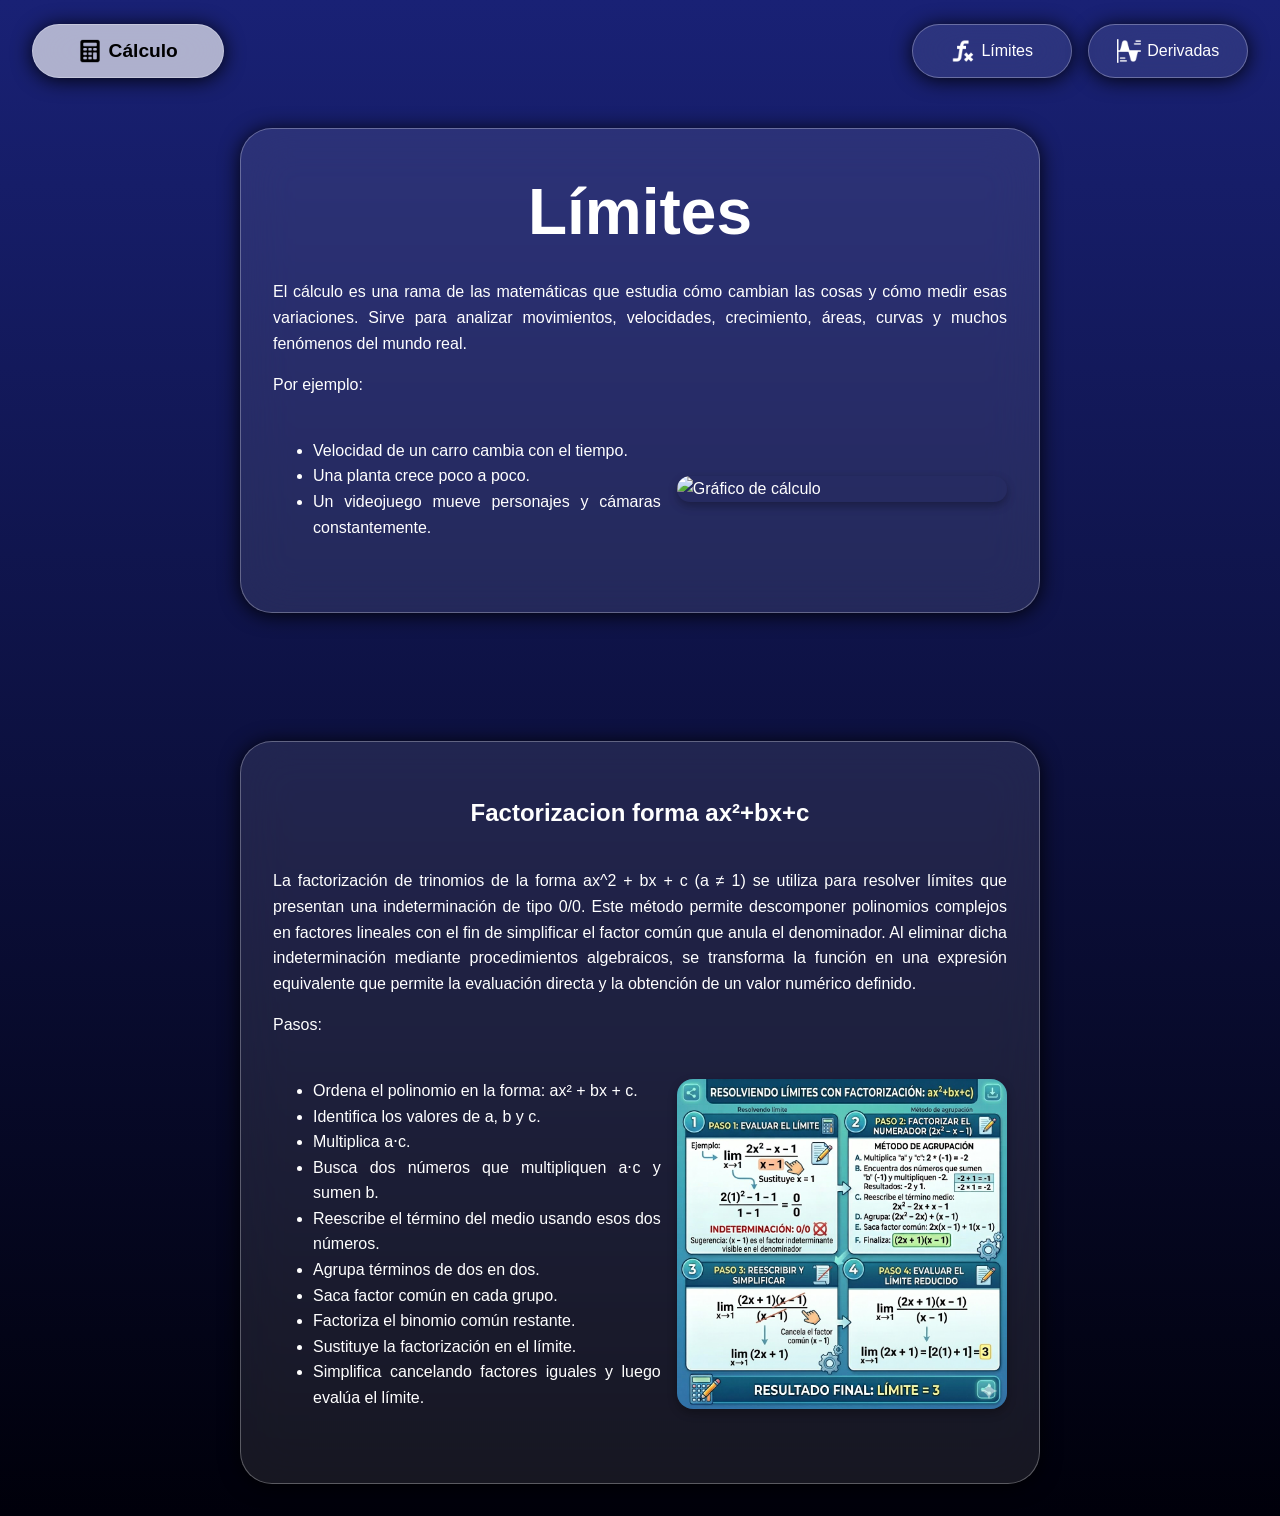
==== limites.html @ 2c15a0ff "Primera Version de la web" ====
<!DOCTYPE html>
<html lang="es">
<head>
    <meta charset="UTF-8">
    <meta name="viewport" content="width=device-width, initial-scale=1.0">
    <title>Índice</title>
    <link rel="stylesheet" href="style.css">
</head>

<body>
    <header>
        <nav>
            <div class="logo"> 
                <img src="calculo.png" class="card-img" alt="Logo de Cálculo">
                <h3><a href="index.html">Cálculo</a></h3>
            </div>

            <ul class="nav-links">
                <li>
                    <a href="limites.html">
                        <img src="limites.png" class="card-img" alt="Icono de Límites">
                        Límites
                    </a>
                </li>
                <li>
                    <a href="derivadas.html">
                        <img src="derivadas.png" class="card-img" alt="Icono de Derivadas">
                        Derivadas
                    </a>
                </li>
            </ul>
        </nav>
    </header>

    <div class="contenido">
        <h1>Límites</h1>
        
        <div class="texto-info">
            <p>El cálculo es una rama de las matemáticas que estudia cómo cambian las cosas y cómo medir esas variaciones. Sirve para analizar movimientos, velocidades, crecimiento, áreas, curvas y muchos fenómenos del mundo real.</p>
            <p>Por ejemplo:</p>

            <!-- Este es el nuevo contenedor para ponerlos a la par -->
            <div class="contenedor-flexible">
                <ul>
                    <li>Velocidad de un carro cambia con el tiempo.</li>
                    <li>Una planta crece poco a poco.</li>
                    <li>Un videojuego mueve personajes y cámaras constantemente.</li>
                </ul> 

                <img src="https://deingenierias.com/wp-content/uploads/Que-es-el-calculo-diferenciale-para-que-sirve-y-aplicaciones.jpg" alt="Gráfico de cálculo" class="img-lateral">
            </div>            
        </div>
    </div>

    <div class="contenido">
        <h2>Factorizacion forma ax²+bx+c</h2>
        
        <div class="texto-info">
            <p>La factorización de trinomios de la forma ax^2 + bx + c (a ≠ 1) se utiliza para resolver límites que presentan una indeterminación de tipo 0/0. Este método permite descomponer polinomios complejos en factores lineales con el fin de simplificar el factor común que anula el denominador. Al eliminar dicha indeterminación mediante procedimientos algebraicos, se transforma la función en una expresión equivalente que permite la evaluación directa y la obtención de un valor numérico definido.</p>
            <p>Pasos:</p>

            <!-- Este es el nuevo contenedor para ponerlos a la par -->
            <div class="contenedor-flexible"> 
                <ul>
                    <li>Ordena el polinomio en la forma: ax² + bx + c.</li>
                    <li>Identifica los valores de a, b y c.</li>
                    <li>Multiplica a⋅c.</li>
                    <li>Busca dos números que multipliquen a⋅c y sumen b.</li>
                    <li>Reescribe el término del medio usando esos dos números.</li>
                    <li>Agrupa términos de dos en dos.</li>
                    <li>Saca factor común en cada grupo.</li>
                    <li>Factoriza el binomio común restante.</li>
                    <li>Sustituye la factorización en el límite.</li>
                    <li>Simplifica cancelando factores iguales y luego evalúa el límite.</li>
                </ul>
                <img src="factorizacion ax+bx+c.jpeg" class= "img-lateral">
            </div>            
        </div>

    </div>


</body>
---- style.css ----
:root {
    --cyan: #002f32;
    --magenta: #21060e;
    --purple-list: #050a12e2;
    --deep-blue: #00000a;
    --dark-bg: #192175;
    --card-bg: #ffffff17;
    --card-bg2: #ffffffa6;
    --card-border: #ffffff4a;
    --text-main: #ffffff;
    --text-secondary: #000000;
    --text-muted: #6b6b7a;
    --container-max: 1100px;
}

/* Buena práctica: aplicar border-box a todos los elementos para que el padding no rompa los anchos */
*, *::before, *::after {
    box-sizing: border-box;
}

body {
    margin: 0;
    padding: 0;

    background-image: linear-gradient(var(--dark-bg), var(--deep-blue));
    min-height: 100dvh;
    /* background-size: 100% 100%; (Removido porque suele causar saltos extraños, el degradado ya cubre todo) */

    font-family: 'Outfit', sans-serif;
    color: var(--text-main);
    line-height: 1.6;   
}

h1 {
    font-size: clamp(2rem, 5vw + 1rem, 4rem);
    display: flex;
    justify-content: center;
    margin: 0;
}

h3 {
    font-size: clamp(0.8rem, 2vw + 0.5rem, 1.2rem); /* Ajustado para que tenga un tamaño legible */
    margin: 0;
}

h3 a {
    text-decoration: none;
    color: var(--text-secondary);
}

nav {
    position: fixed;
    top: 0;
    left: 0;
    width: 100%;
    /* Corregido: El clamp original tenía un valor máximo (0.5vh) mucho menor al mínimo (1vw) */
    padding: clamp(0.5rem, 2vw, 1.5rem) 2rem; 
    display: flex;
    align-items: center;
    justify-content: space-between;
    z-index: 1000; /* Asegura que el nav siempre esté por encima del contenido */
}

.nav-links {
    font-size: clamp(0.8rem, 2vw + 0.5rem, 1rem);
    list-style: none;
    display: flex;
    /* Corregido: El min y max de este clamp eran idénticos (0.2rem) */
    gap: 1rem; 
    margin: 0;
    padding: 0;
}

.nav-links li a {
    width: clamp(5rem, 5vw + 6rem, 10rem);
    height: clamp(2.5rem, 3vw + 1rem, 4rem); /* Altura de botón más natural */

    /* Corregido: Era background-image, pero las variables son colores (#) */
    background-color: var(--card-bg); 
    color: var(--text-main);
    display: flex;
    align-items: center;
    justify-content: center;
    
    backdrop-filter: blur(25px); 
    -webkit-backdrop-filter: blur(25px);

    /* Los bordes en rem muy pequeños (0.02rem) se renderizan mal. Mejor usar px. */
    border: 1px solid var(--card-border);
    box-shadow: 0 2px 20px rgba(0, 0, 0, 0.902);

    will-change: backdrop-filter;
    border-radius: 2rem; 
    text-decoration: none;
    transition: background-color 0.3s ease, color 0.3s ease;
}

.nav-links li a:hover {
    background-color: var(--card-bg2);
    color: var(--text-secondary);
}

.logo {
    width: clamp(8rem, 10vw + 5rem, 12rem);
    height: clamp(2.5rem, 3vw + 1rem, 4rem);

    background-color: var(--card-bg2);
    border: 1px solid var(--card-border);
    box-shadow: 0 2px 20px rgba(0, 0, 0, 0.902);

    display: flex;
    align-items: center;
    justify-content: center;

    backdrop-filter: blur(25px); 
    -webkit-backdrop-filter: blur(25px);
    will-change: backdrop-filter;
    border-radius: 2rem; 
}

.card-img {
    width: 1.5rem;
    height: 1.5rem;
    margin-right: 0.4rem;
}

.contenido {
    width: clamp(15rem, 90vw, 50rem); 
    min-height: 15rem; /* Cambiado a min-height para que se expanda con el texto */
    
    /* Corregido: Era background-image */
    background-color: var(--card-bg); 
    border: 1px solid var(--card-border);
    box-shadow: 0 2px 20px rgba(0, 0, 0, 0.902);

    /* Corregido: align-items no funciona sin display flex o grid */
    display: flex;
    flex-direction: column; /* Para que el h1 y p queden uno arriba del otro */
    align-items: center;
    justify-content: center;
    padding: 2rem;

    backdrop-filter: blur(25px); 
    -webkit-backdrop-filter: blur(25px);
    will-change: backdrop-filter;
    border-radius: 2rem; 
    
    /* Centrado horizontal de la tarjeta contenedora */
    margin: 8rem auto 2rem auto; 
    
    /* Corregido: La variable --text-color no existía en el :root */
    color: var(--text-main);
}

.contenedor-flexible {
    display: flex;          /* Activa el modo flexible */
    align-items: center;    /* Centra verticalmente la lista con la imagen */
    justify-content: space-between; /* Deja espacio entre la lista y la imagen */
    gap: 1rem;              /* Espacio de separación entre ambos */
    margin: 1.5rem 0;
}

.contenedor-flexible ul {
    flex: 1;                /* La lista toma el espacio disponible */
}

.img-lateral {
    flex: 1;                /* La imagen también toma espacio proporcional */
    max-width: 45%;         /* Limitamos el ancho para que no aplaste a la lista */
    height: auto;
    border-radius: 1rem;
    box-shadow: 0 4px 10px rgba(0,0,0,0.3);
}

.texto-info {
    text-align: justify;
}

@media (max-width: 425px) {
    nav {
        flex-direction: column;
        gap: 1rem;
        padding-top: 1rem;
    }

    .nav-links {
        flex-direction: column; 
        width: 100%;
    }
    
    .nav-links li a {
        width: 100%;       
        text-align: center; 
    }

    .logo {
        width: clamp(10rem, 80vw, 15rem);
    }

    .contenido {
        margin-top: 13rem; /* Más margen arriba en móvil porque el nav es más alto al estar en columna */
    }

        .contenedor-flexible {
        flex-direction: column; /* Cambia de fila a columna en pantallas pequeñas */
    }
    
    .img-lateral {
        max-width: 100%;    /* La imagen ocupa todo el ancho en móvil */
    }
}
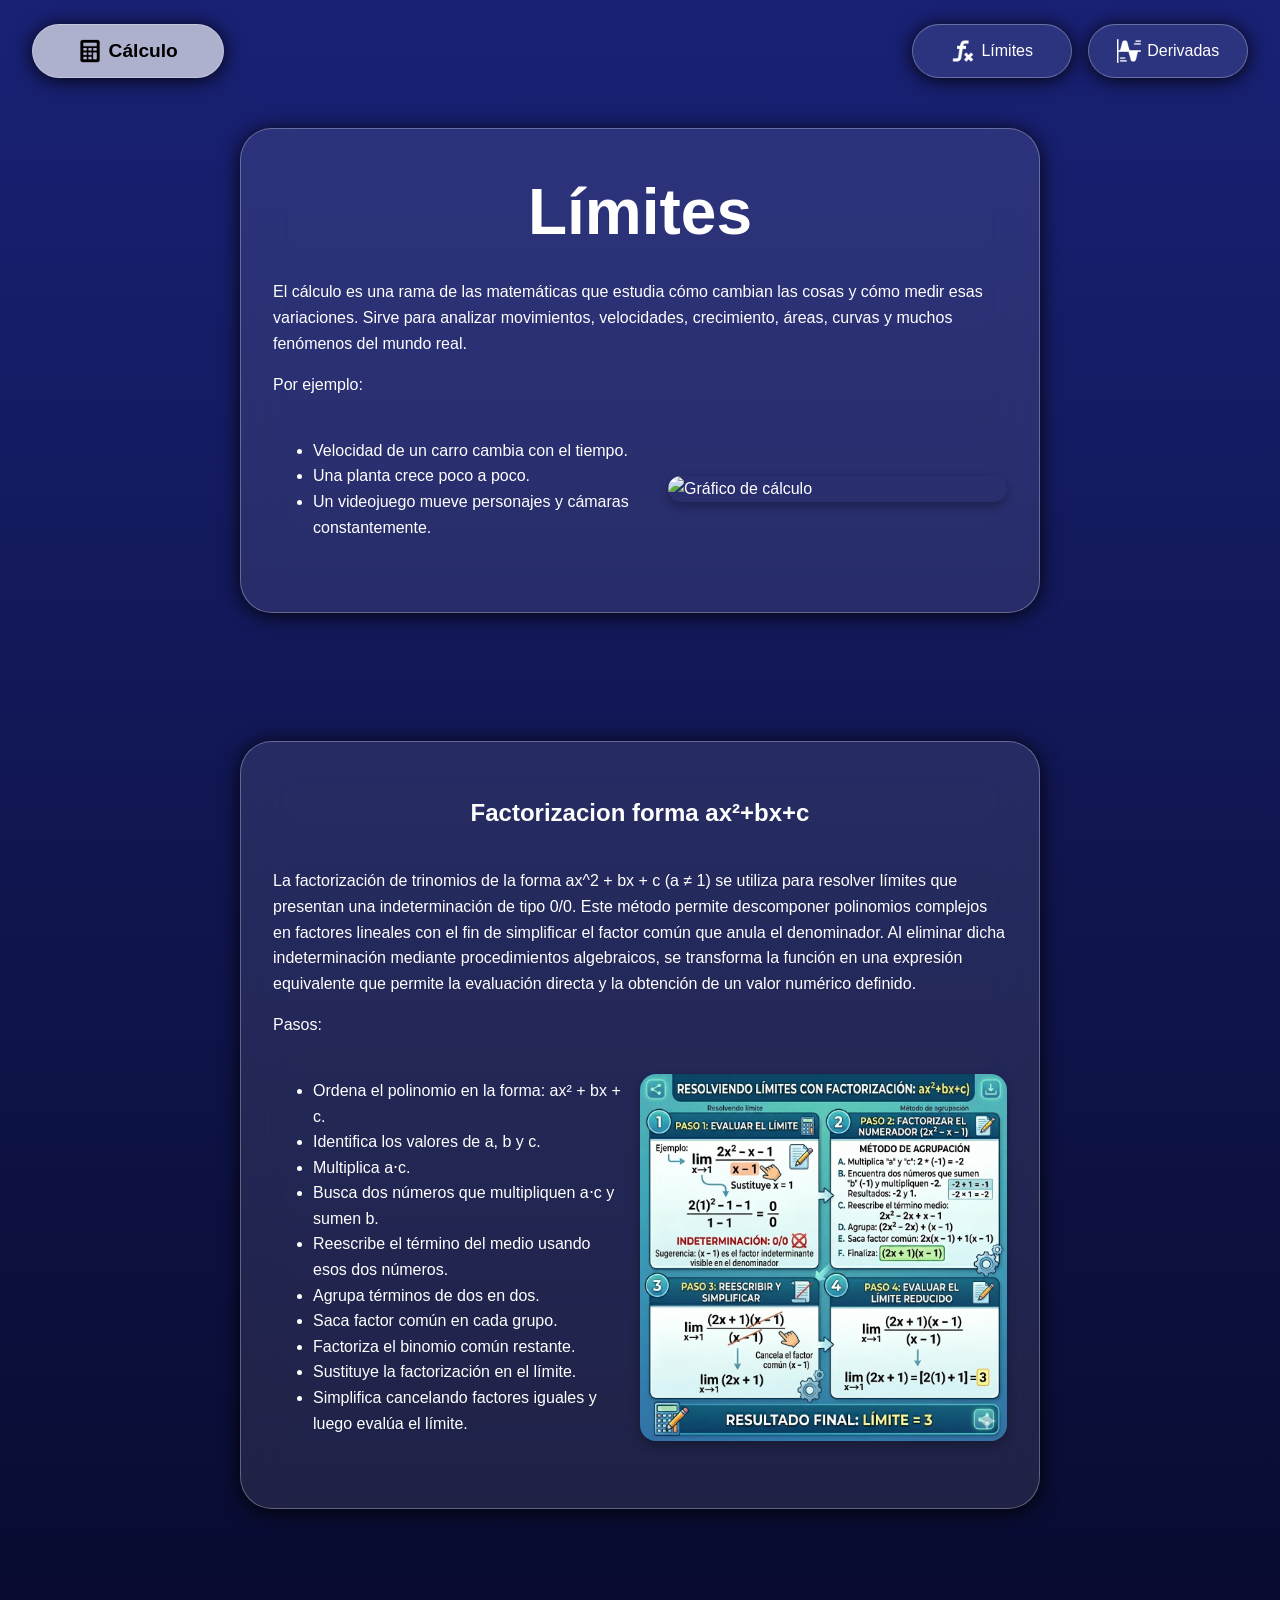
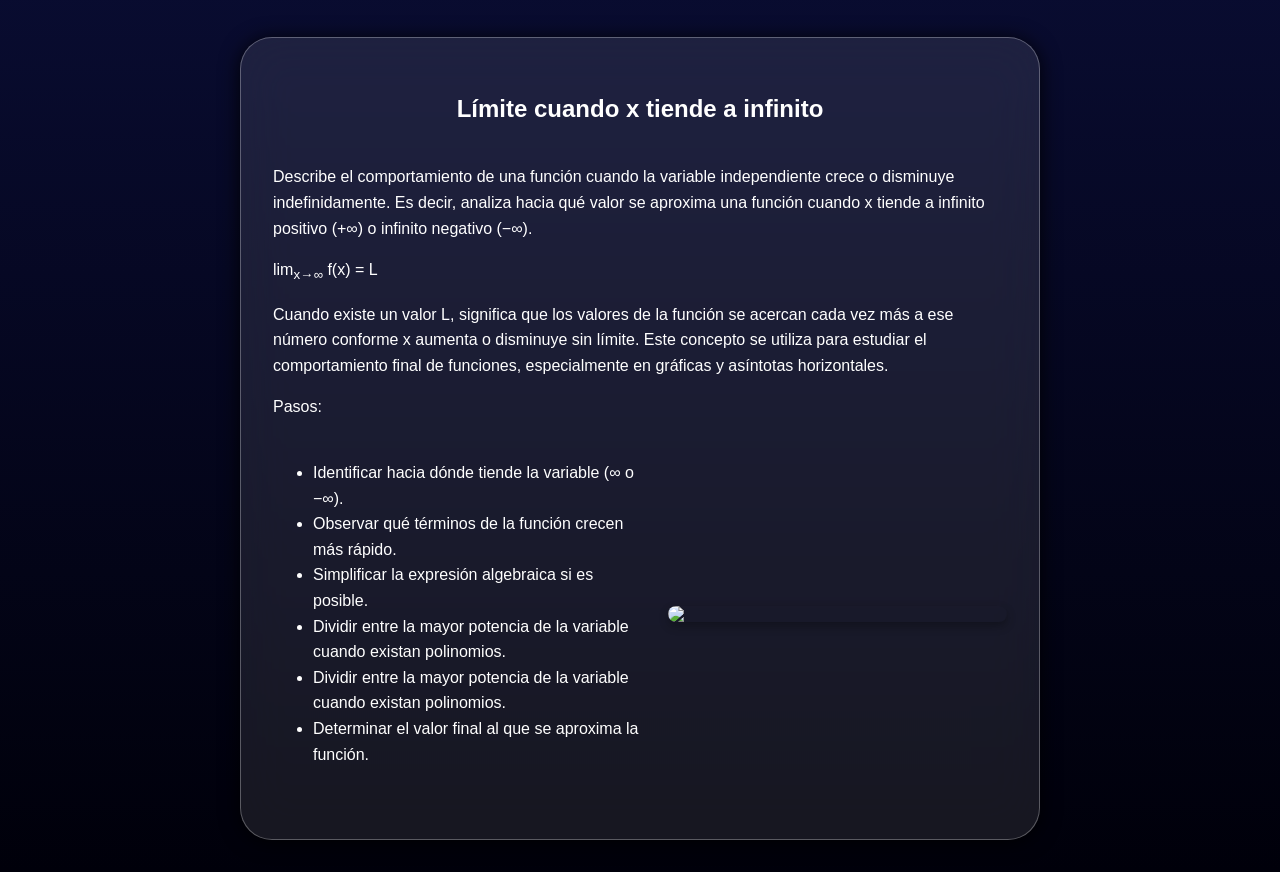
==== commit b58c2001: "Plantilla html" ====
--- a/limites.html
+++ b/limites.html
@@ -76,7 +76,30 @@
                 <img src="factorizacion ax+bx+c.jpeg" class= "img-lateral">
             </div>            
         </div>
+    </div>
 
+    <div class="contenido">
+        <h2>Límite cuando x tiende a infinito</h2>
+        
+        <div class="texto-info">
+            <p>Describe el comportamiento de una función cuando la variable independiente crece o disminuye indefinidamente. Es decir, analiza hacia qué valor se aproxima una función cuando x tiende a infinito positivo (+∞) o infinito negativo (−∞).</p>
+            <p>lim<sub>x→∞</sub> f(x) = L</p>
+            <p>Cuando existe un valor L, significa que los valores de la función se acercan cada vez más a ese número conforme x aumenta o disminuye sin límite. Este concepto se utiliza para estudiar el comportamiento final de funciones, especialmente en gráficas y asíntotas horizontales.</p>
+            <p>Pasos:</p>
+
+            <!-- Este es el nuevo contenedor para ponerlos a la par -->
+            <div class="contenedor-flexible"> 
+                <ul>
+                    <li>Identificar hacia dónde tiende la variable (∞ o −∞).</li>
+                    <li>Observar qué términos de la función crecen más rápido.</li>
+                    <li>Simplificar la expresión algebraica si es posible.</li>
+                    <li>Dividir entre la mayor potencia de la variable cuando existan polinomios.</li>
+                    <li>Dividir entre la mayor potencia de la variable cuando existan polinomios.</li>
+                    <li>Determinar el valor final al que se aproxima la función.</li>
+                </ul>
+                <img src="limite hacia el infinito.png" class= "img-lateral">
+            </div>            
+        </div>
     </div>
 
 
--- a/style.css
+++ b/style.css
@@ -166,14 +166,69 @@
 
 .img-lateral {
     flex: 1;                /* La imagen también toma espacio proporcional */
-    max-width: 45%;         /* Limitamos el ancho para que no aplaste a la lista */
+    max-width: 50%;         /* Limitamos el ancho para que no aplaste a la lista */
     height: auto;
     border-radius: 1rem;
     box-shadow: 0 4px 10px rgba(0,0,0,0.3);
 }
 
-.texto-info {
-    text-align: justify;
+/* ==========================================
+   Contenedor Mixto (Estructura y Layout pura)
+   ========================================== */
+
+/* Contenedor Principal: Recibe el efecto cristal sin alterar textos */
+.contenedor-mixto {
+    width: clamp(15rem, 90vw, var(--container-max)); 
+    max-width: 800px; 
+    margin: 2rem auto; 
+    padding: 2rem;
+    
+    background-color: var(--card-bg);
+    border: 1px solid var(--card-border);
+    border-radius: 2rem; 
+    box-shadow: 0 2px 20px rgba(0, 0, 0, 0.902);
+    
+    backdrop-filter: blur(25px);
+    -webkit-backdrop-filter: blur(25px);
+    will-change: backdrop-filter;
+    
+    /* Hereda el color principal automáticamente */
+    color: var(--text-main); 
+}
+
+.contenedor-mixto h2 {
+    text-align: center;
+    margin-top: 0;      /* Elimina espacios sobrantes arriba */
+    margin-bottom: 1.5rem; /* Deja un espacio armónico con los párrafos */
+}
+
+/* Separación estructural entre los bloques internos */
+.seccion-textos,
+.seccion-lista {
+    margin-bottom: 1.5rem;
+}
+
+/* Lista: Solo sangría estructural */
+.seccion-lista {
+    padding-left: 1.5rem;
+}
+
+/* Galería de Imágenes: Matriz 2x2 */
+.galeria-imagenes {
+    display: grid;
+    grid-template-columns: repeat(2, 1fr); 
+    gap: 1rem; 
+}
+
+/* Fotos: Estructura responsiva que hace juego con tu .img-lateral */
+.galeria-imagenes img {
+    width: 100%;
+    height: auto;
+    object-fit: cover;
+    aspect-ratio: 1 / 1; 
+    border-radius: 1rem; 
+    border: 1px solid var(--card-border);
+    box-shadow: 0 4px 10px rgba(0,0,0,0.3);
 }
 
 @media (max-width: 425px) {
@@ -201,11 +256,16 @@
         margin-top: 13rem; /* Más margen arriba en móvil porque el nav es más alto al estar en columna */
     }
 
-        .contenedor-flexible {
+    .contenedor-flexible {
         flex-direction: column; /* Cambia de fila a columna en pantallas pequeñas */
     }
     
     .img-lateral {
         max-width: 100%;    /* La imagen ocupa todo el ancho en móvil */
     }
+
+    .contenedor-mixto .galeria-imagenes {
+        grid-template-columns: 1fr; /* Pasa de 2 columnas a 1 sola fila en móviles */
+        gap: 1rem;
+    }
 }
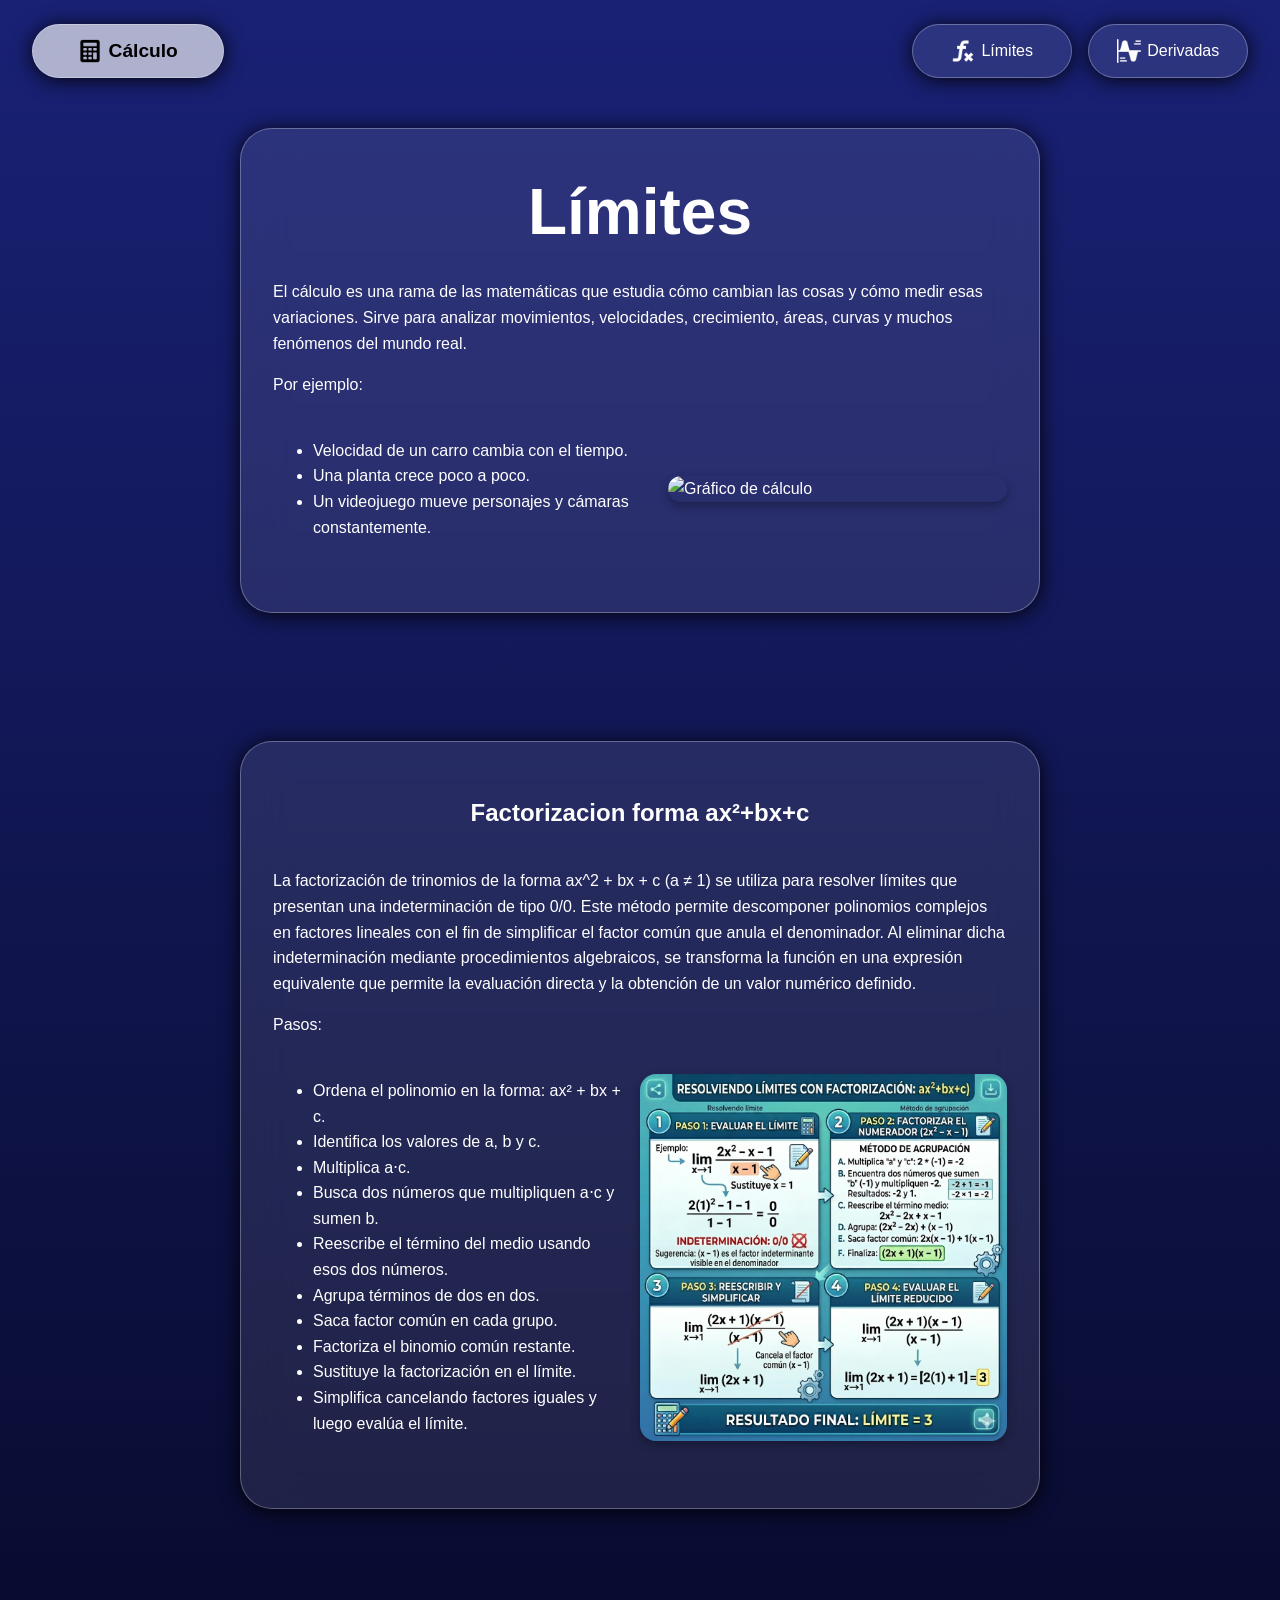
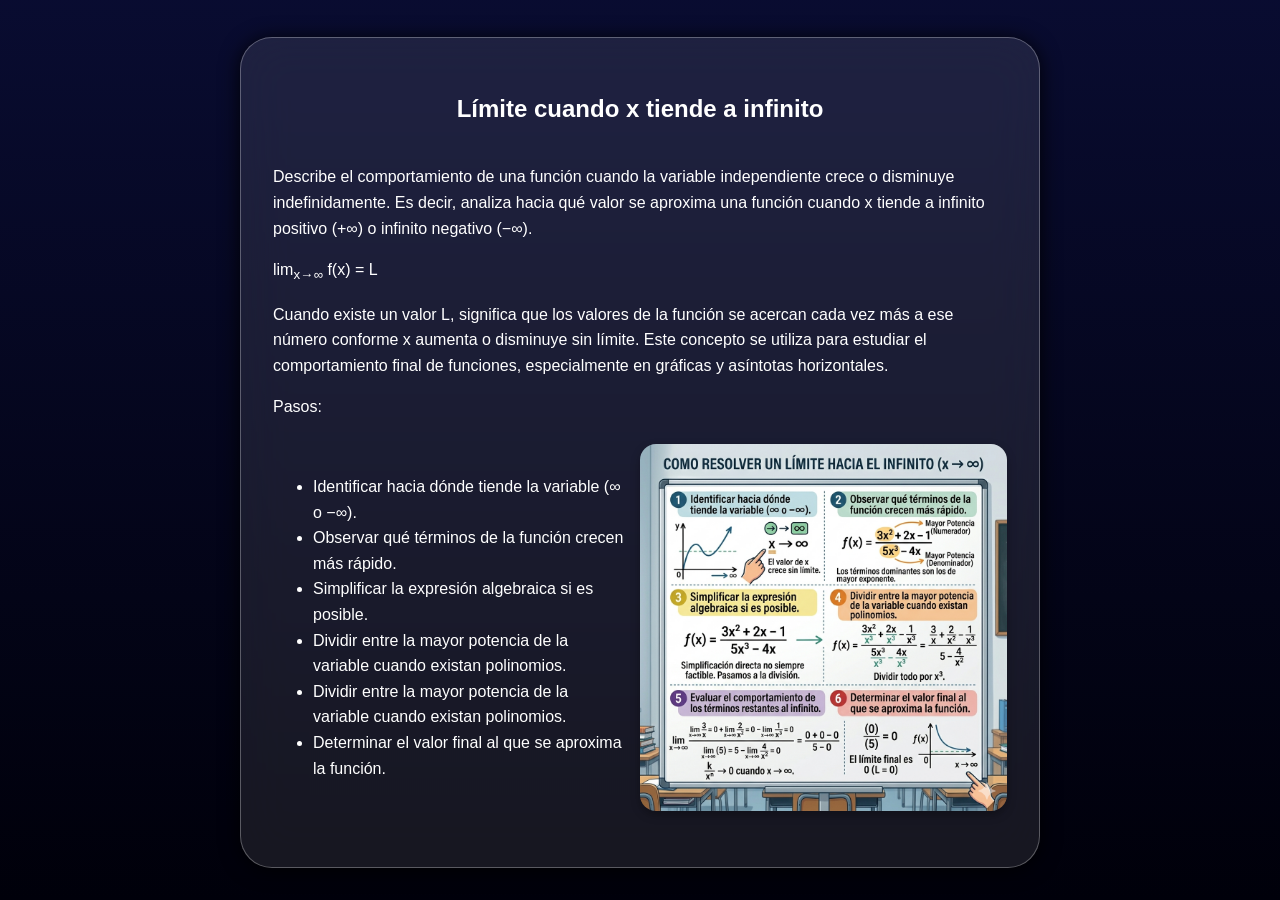
==== commit a53a8991: "Comentario nuevo" ====
--- a/limites.html
+++ b/limites.html
@@ -32,10 +32,10 @@
         </nav>
     </header>
 
-    <div class="contenido">
+    <div class="contenido">  <!-- William -->
         <h1>Límites</h1>
         
-        <div class="texto-info">
+        <div class="texto-info"> 
             <p>El cálculo es una rama de las matemáticas que estudia cómo cambian las cosas y cómo medir esas variaciones. Sirve para analizar movimientos, velocidades, crecimiento, áreas, curvas y muchos fenómenos del mundo real.</p>
             <p>Por ejemplo:</p>
 
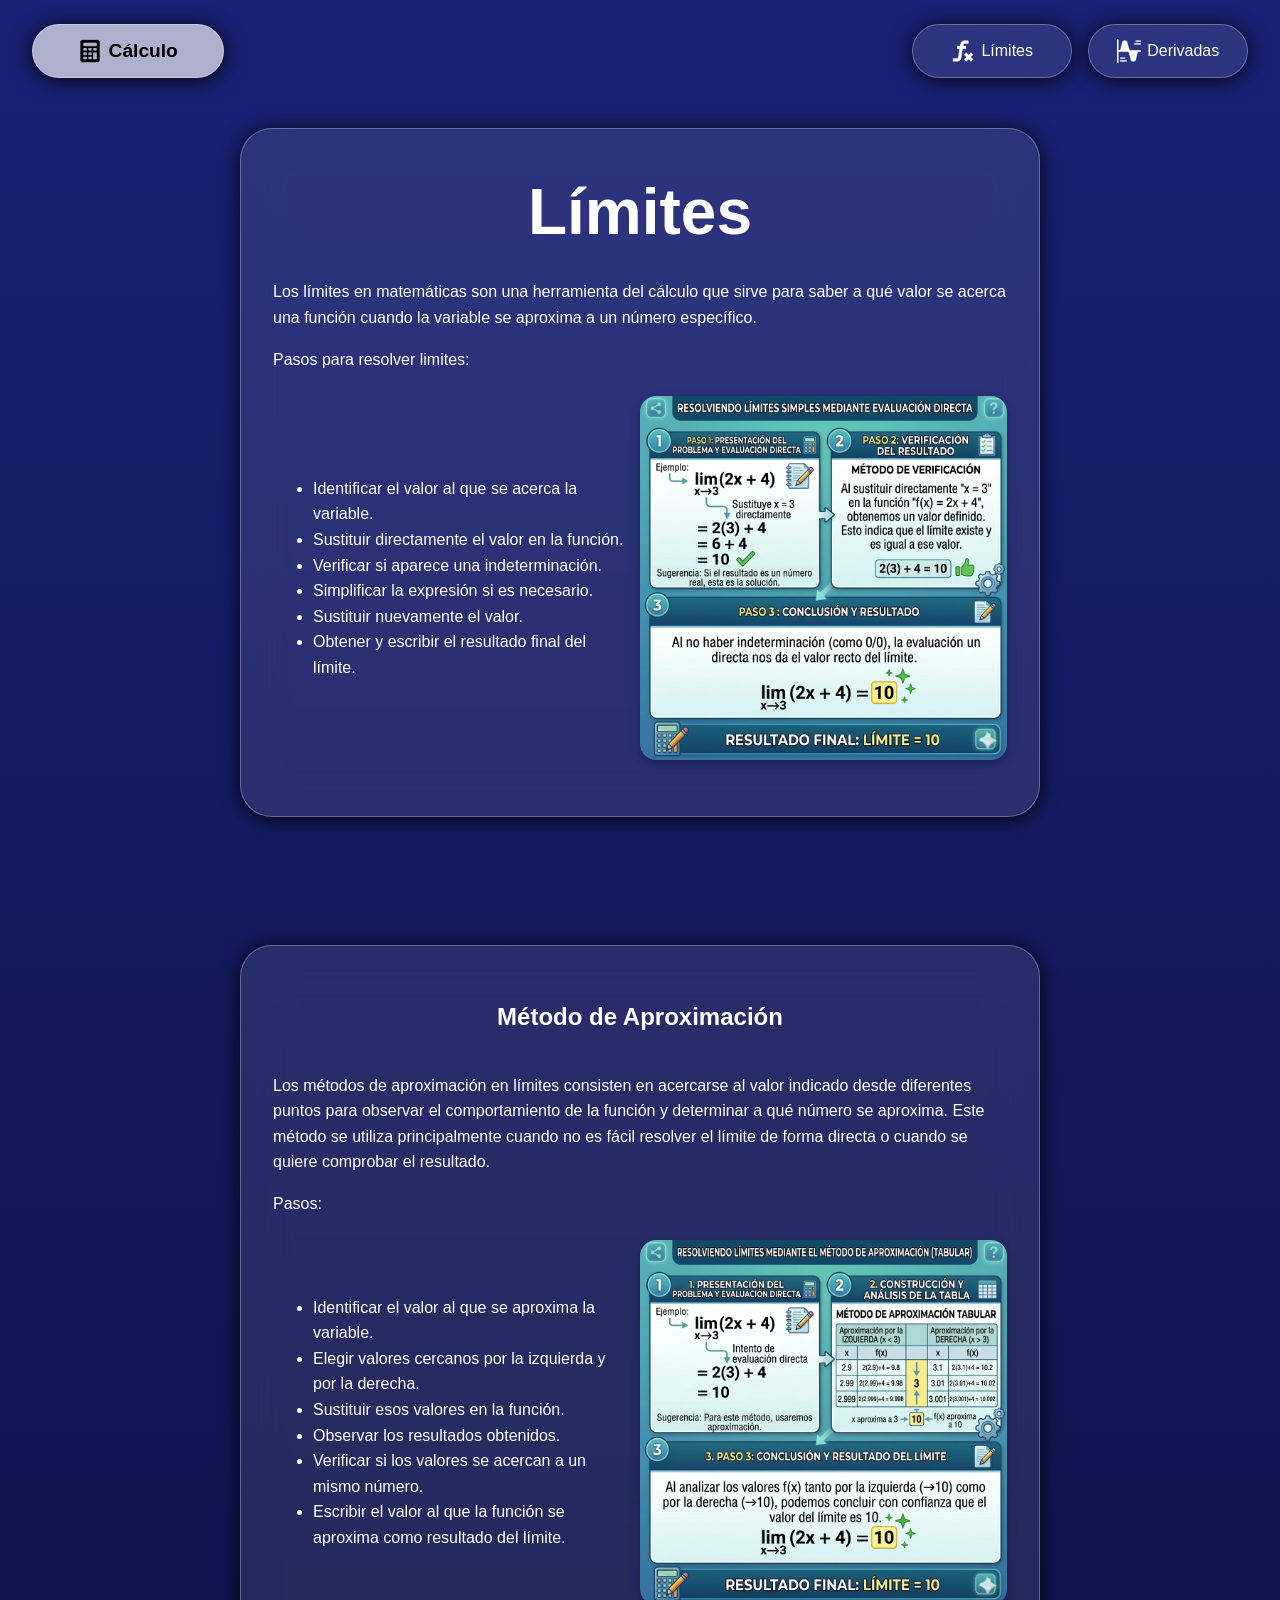
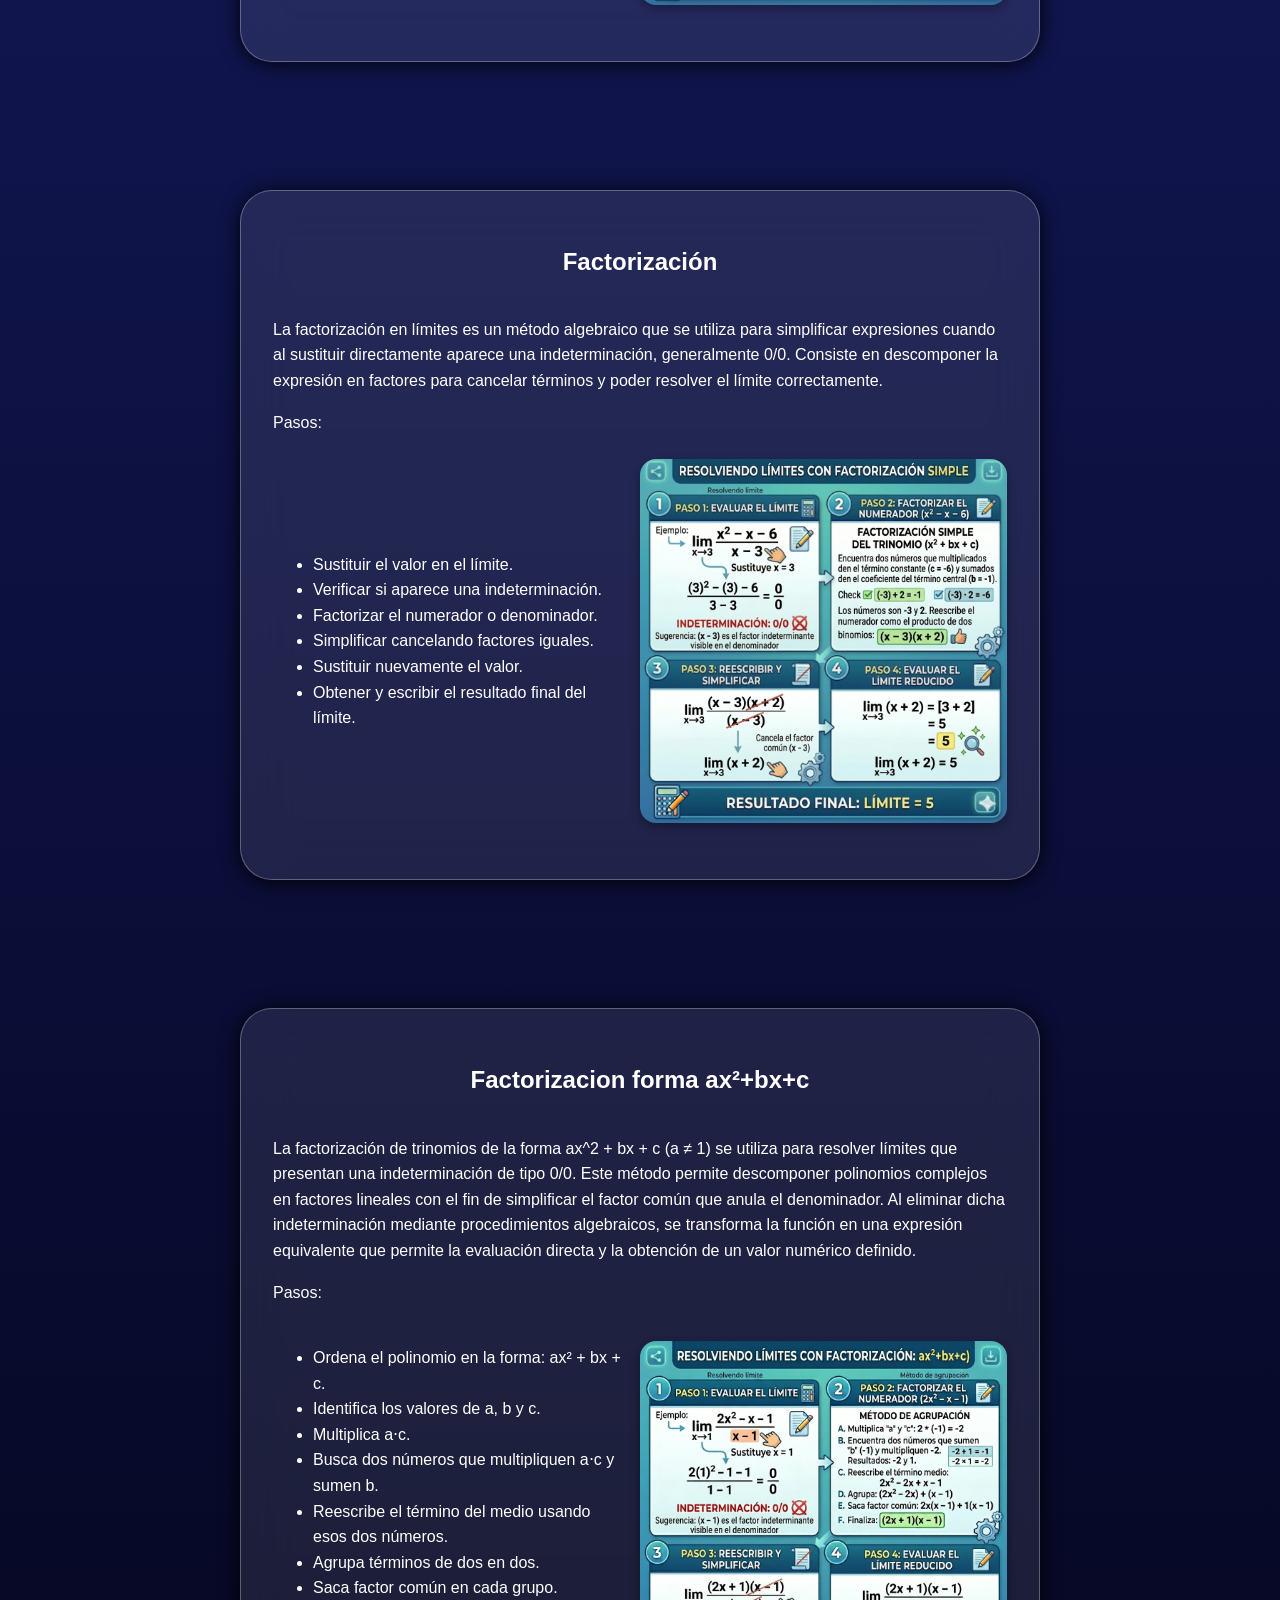
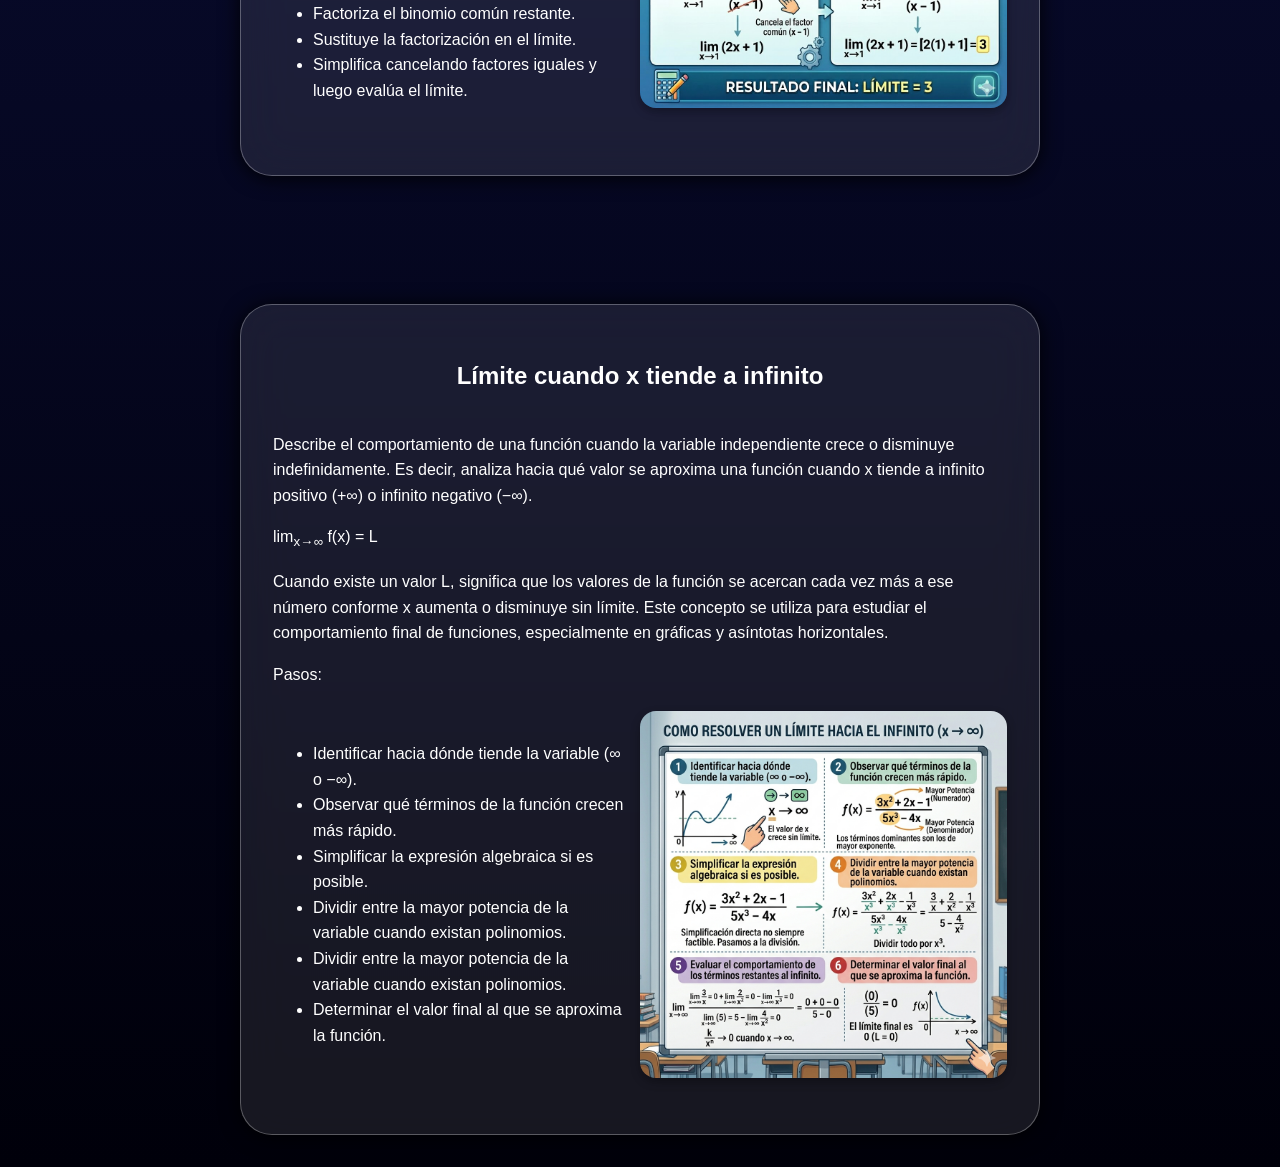
==== commit 20ee3df4: "Actualizacion de Ivy y William" ====
--- a/limites.html
+++ b/limites.html
@@ -36,21 +36,72 @@
         <h1>Límites</h1>
         
         <div class="texto-info"> 
-            <p>El cálculo es una rama de las matemáticas que estudia cómo cambian las cosas y cómo medir esas variaciones. Sirve para analizar movimientos, velocidades, crecimiento, áreas, curvas y muchos fenómenos del mundo real.</p>
-            <p>Por ejemplo:</p>
+            <p>Los límites en matemáticas son una herramienta del cálculo que sirve para saber a qué valor se acerca una función cuando la variable se aproxima a un número específico.</p>
+            <p>Pasos para resolver limites:</p>
 
             <!-- Este es el nuevo contenedor para ponerlos a la par -->
             <div class="contenedor-flexible">
                 <ul>
-                    <li>Velocidad de un carro cambia con el tiempo.</li>
-                    <li>Una planta crece poco a poco.</li>
-                    <li>Un videojuego mueve personajes y cámaras constantemente.</li>
+                    <li>Identificar el valor al que se acerca la variable.</li>
+                    <li>Sustituir directamente el valor en la función.</li>
+                    <li>Verificar si aparece una indeterminación.</li>
+                    <li>Simplificar la expresión si es necesario.</li>
+                    <li>Sustituir nuevamente el valor.</li>
+                    <li>Obtener y escribir el resultado final del límite.</li>                       
                 </ul> 
 
-                <img src="https://deingenierias.com/wp-content/uploads/Que-es-el-calculo-diferenciale-para-que-sirve-y-aplicaciones.jpg" alt="Gráfico de cálculo" class="img-lateral">
+                <img src="limitess.png" alt="Gráfico de cálculo" class="img-lateral">
             </div>            
         </div>
     </div>
+
+
+    <div class="contenido">  <!-- William -->
+        <h2>Método de Aproximación</h2>
+        
+        <div class="texto-info"> 
+            <p>Los métodos de aproximación en límites consisten en acercarse al valor indicado desde diferentes puntos para observar el comportamiento de la función y determinar a qué número se aproxima. Este método se utiliza principalmente cuando no es fácil resolver el límite de forma directa o cuando se quiere comprobar el resultado.</p>
+            <p>Pasos:</p>
+
+            <!-- Este es el nuevo contenedor para ponerlos a la par -->
+            <div class="contenedor-flexible">
+                <ul>
+                    <li>Identificar el valor al que se aproxima la variable.</li>
+                    <li>Elegir valores cercanos por la izquierda y por la derecha.</li>
+                    <li>Sustituir esos valores en la función.</li>
+                    <li>Observar los resultados obtenidos.</li>
+                    <li>Verificar si los valores se acercan a un mismo número.</li>
+                    <li>Escribir el valor al que la función se aproxima como resultado del límite.</li>                       
+                </ul> 
+
+                <img src="metodo de aproximacion.png" alt="Gráfico de cálculo" class="img-lateral">
+            </div>            
+        </div>
+    </div>
+
+    <div class="contenido">  <!-- William -->
+        <h2>Factorización</h2>
+        
+        <div class="texto-info"> 
+            <p>La factorización en límites es un método algebraico que se utiliza para simplificar expresiones cuando al sustituir directamente aparece una indeterminación, generalmente 0/0. Consiste en descomponer la expresión en factores para cancelar términos y poder resolver el límite correctamente.</p>
+            <p>Pasos:</p>
+
+            <!-- Este es el nuevo contenedor para ponerlos a la par -->
+            <div class="contenedor-flexible">
+                <ul>
+                    <li>Sustituir el valor en el límite.</li>
+                    <li>Verificar si aparece una indeterminación.</li>
+                    <li>Factorizar el numerador o denominador.</li>
+                    <li>Simplificar cancelando factores iguales.</li>
+                    <li>Sustituir nuevamente el valor.</li> 
+                    <li>Obtener y escribir el resultado final del límite.</li>                       
+                </ul> 
+
+                <img src="factorizacion.png" alt="Gráfico de cálculo" class="img-lateral">
+            </div>            
+        </div>
+    </div>
+
 
     <div class="contenido">
         <h2>Factorizacion forma ax²+bx+c</h2>
@@ -78,7 +129,7 @@
         </div>
     </div>
 
-    <div class="contenido">
+    <div class="contenido"> <!-- Prueba -->
         <h2>Límite cuando x tiende a infinito</h2>
         
         <div class="texto-info">
@@ -102,5 +153,4 @@
         </div>
     </div>
 
-
 </body>
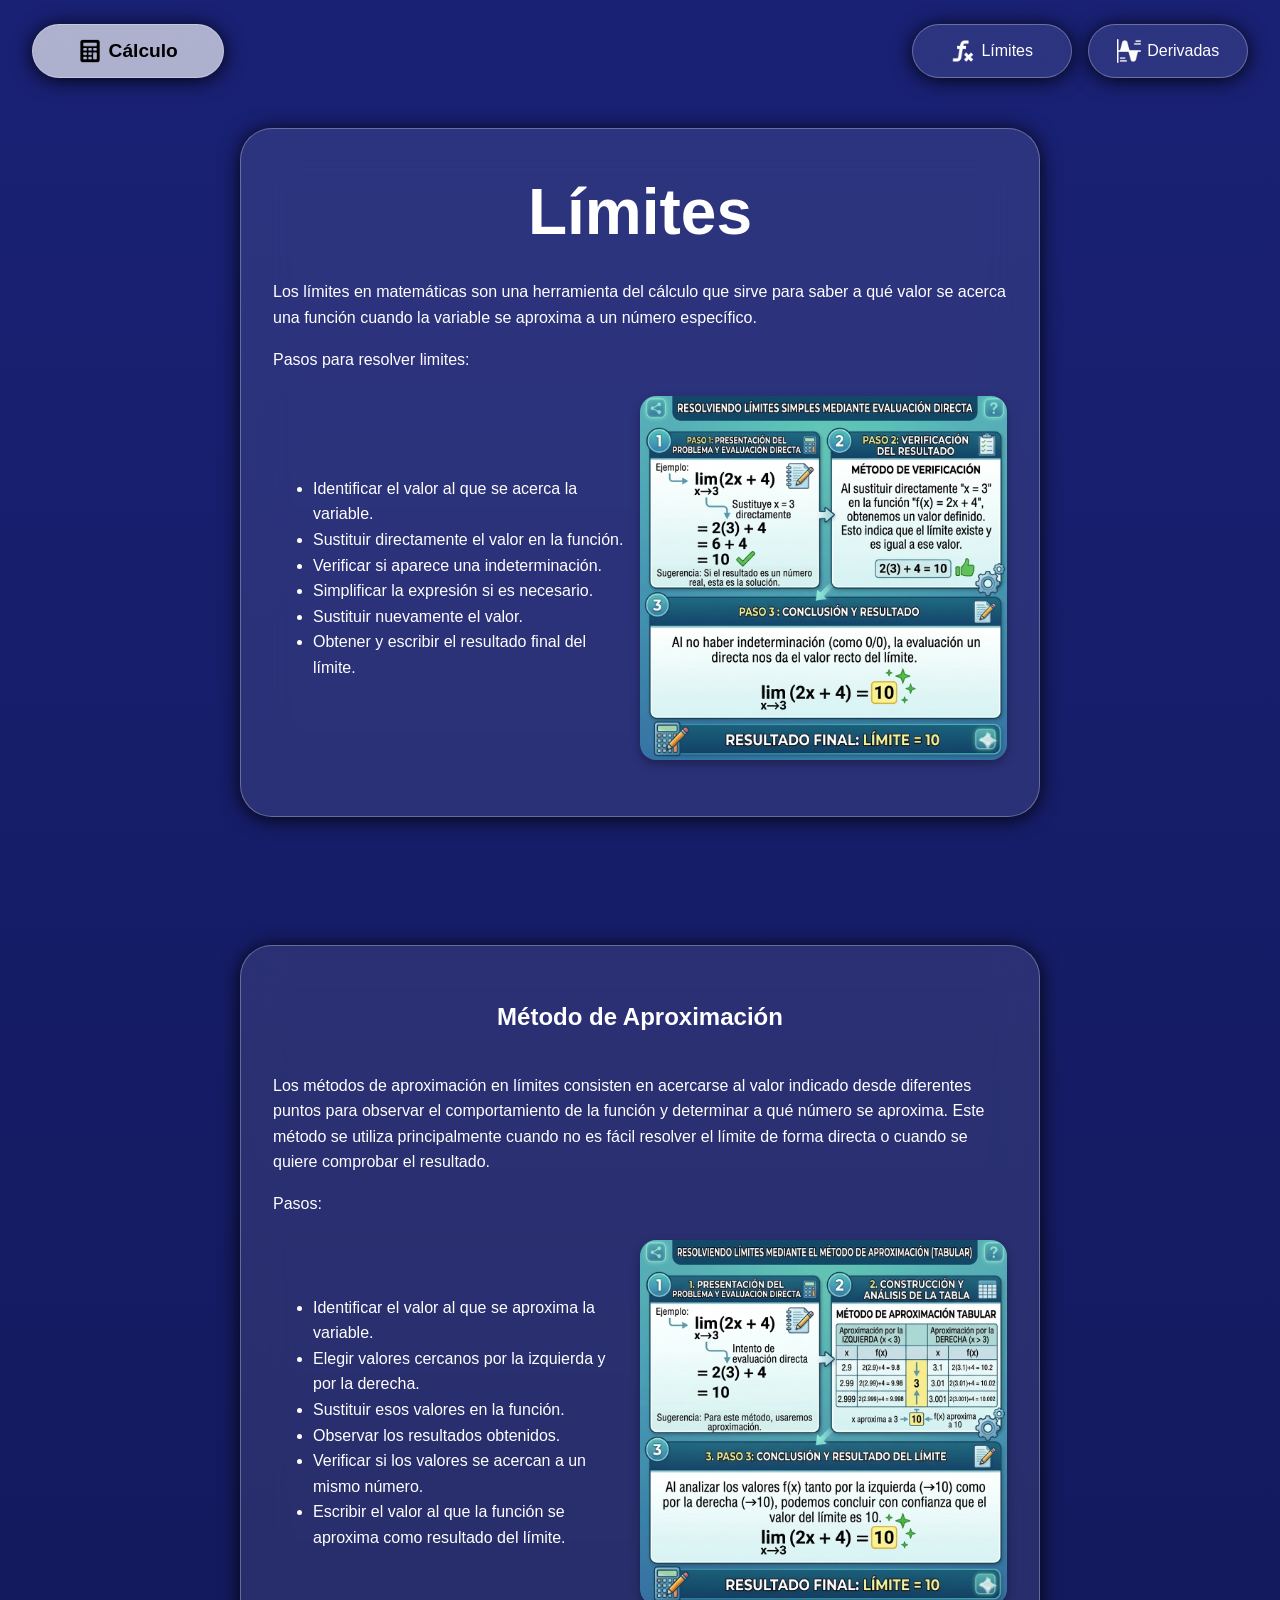
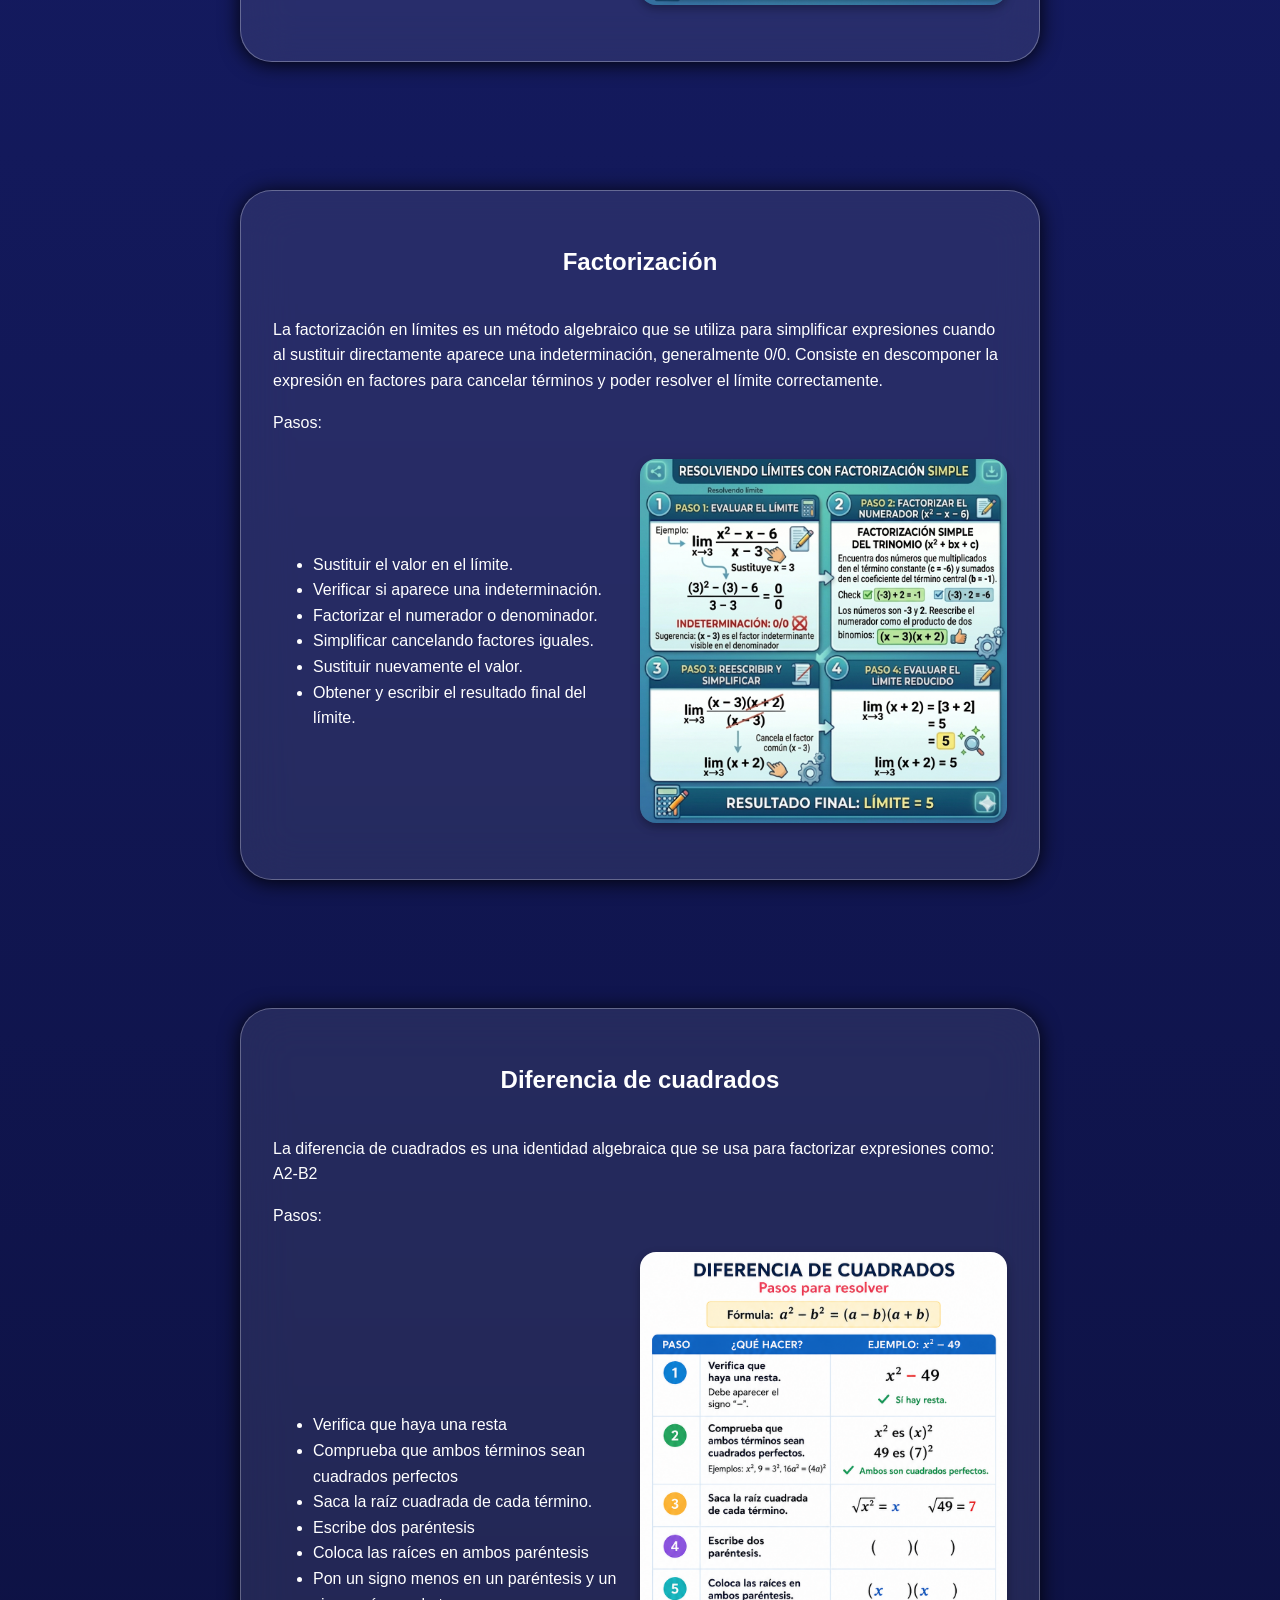
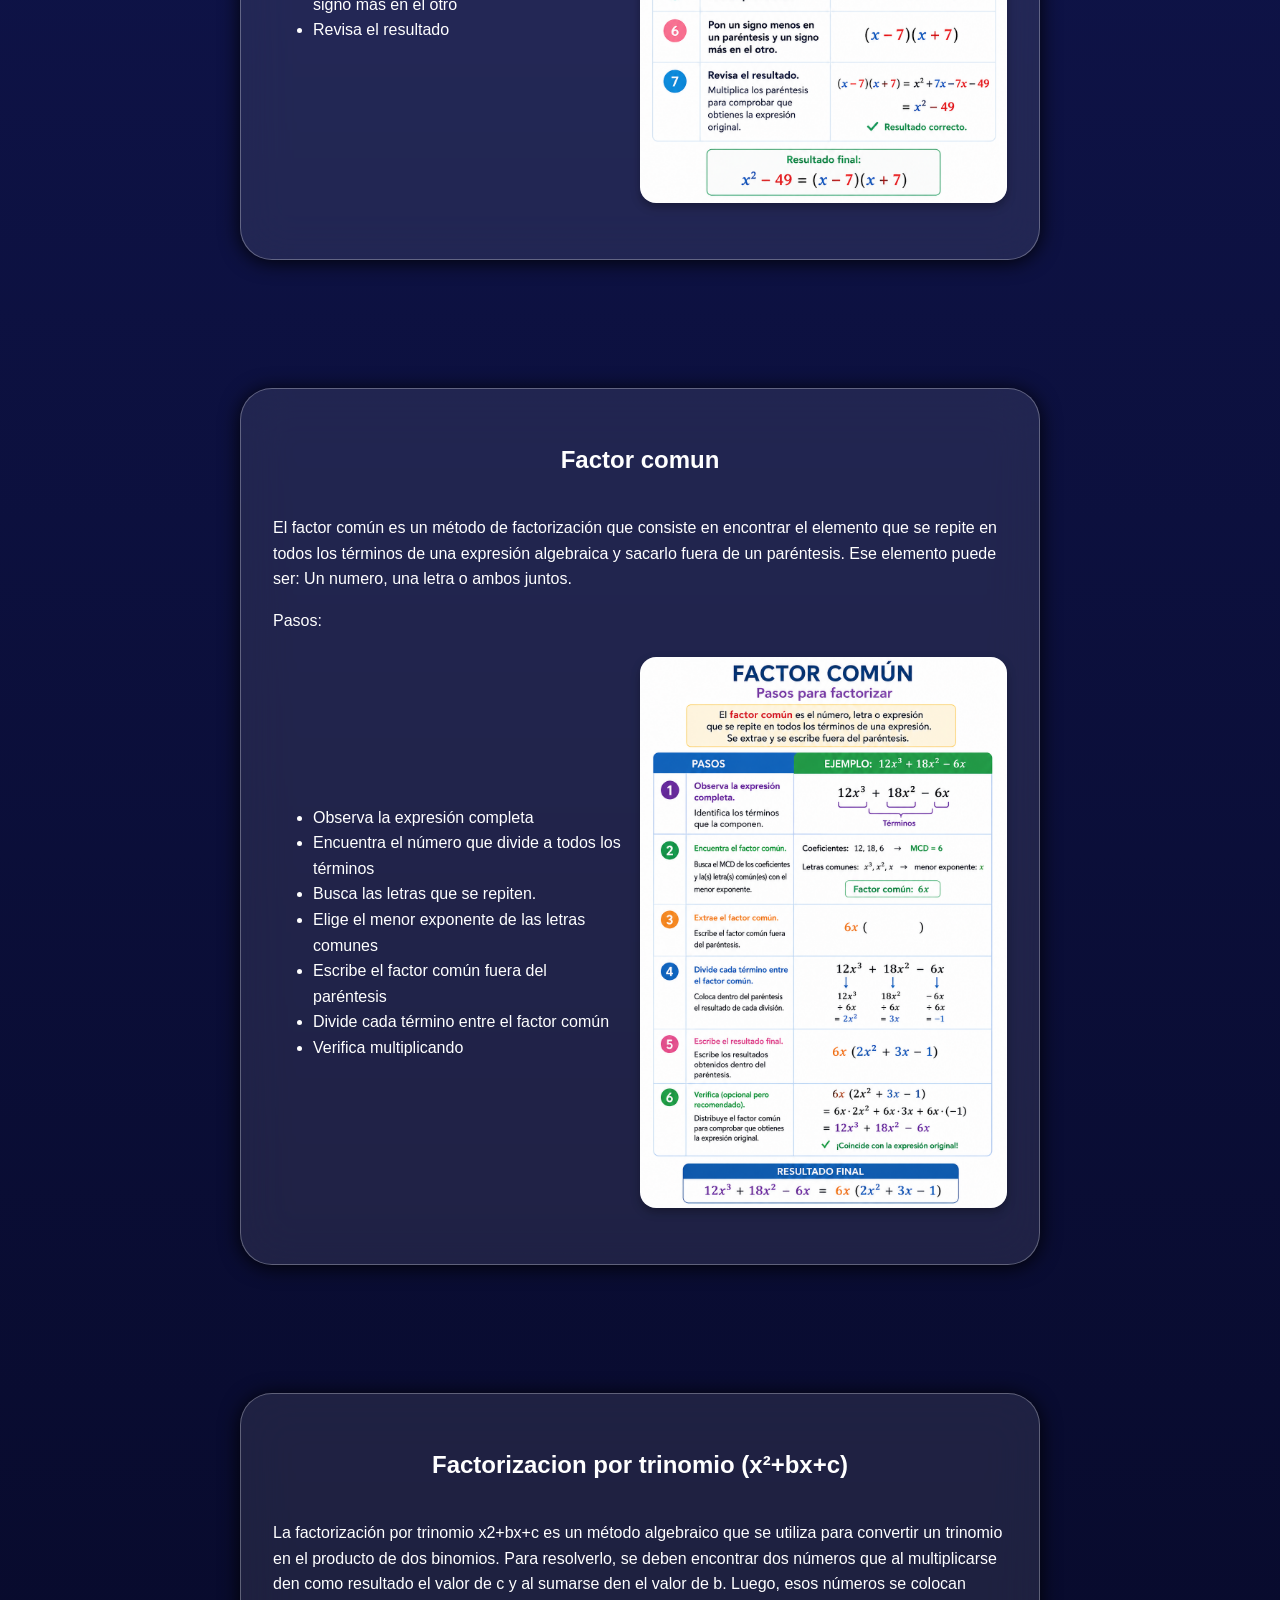
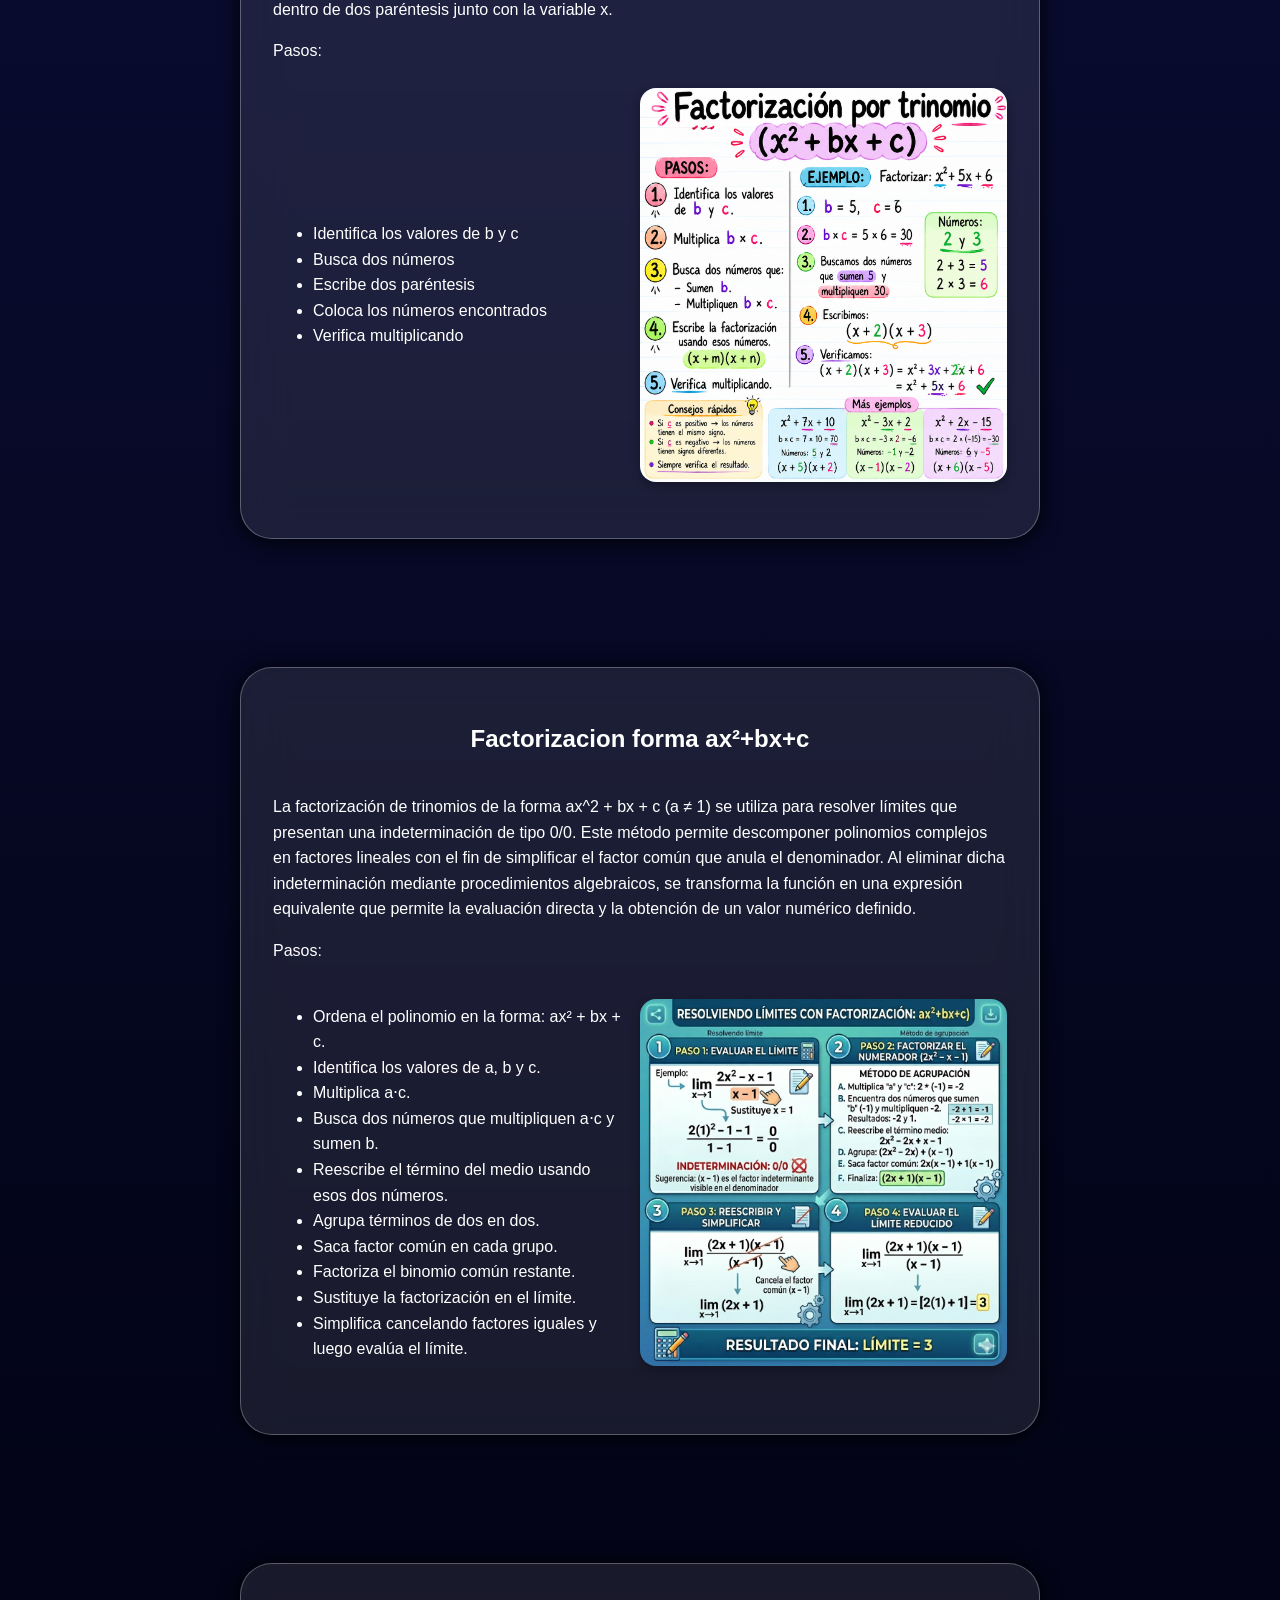
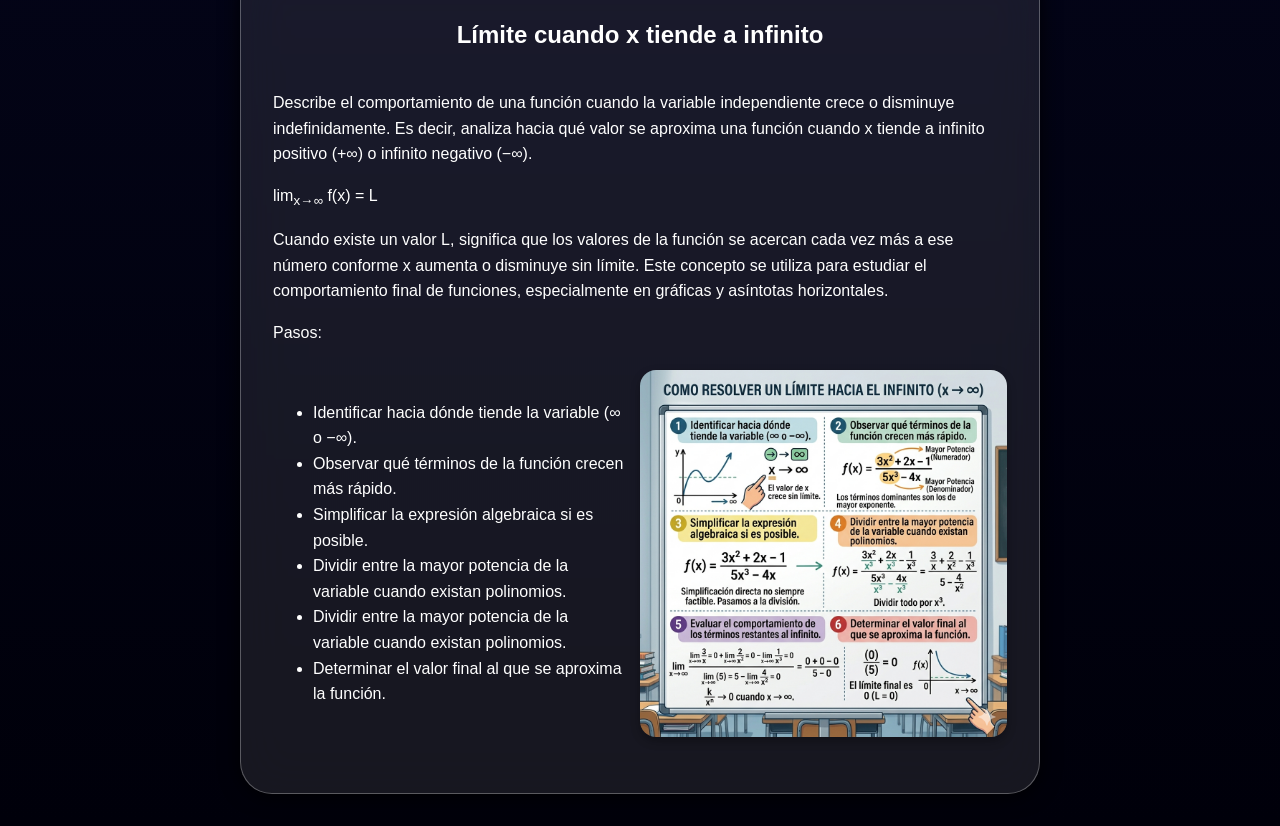
==== commit 949516e3: "Envio trabajo Kevin" ====
--- a/limites.html
+++ b/limites.html
@@ -102,6 +102,80 @@
         </div>
     </div>
 
+        <div class="contenido">  <!-- Kevin -->
+        <h2>Diferencia de cuadrados</h2>
+        
+        <div class="texto-info"> 
+            <p>La diferencia de cuadrados es una identidad algebraica que se usa para factorizar expresiones como: A2-B2</p>
+            <p>Pasos:</p>
+
+            <!-- Este es el nuevo contenedor para ponerlos a la par -->
+            <div class="contenedor-flexible">
+                <ul>
+                    <li>Verifica que haya una resta</li>
+                    <li>Comprueba que ambos términos sean cuadrados perfectos</li>
+                    <li>Saca la raíz cuadrada de cada término.</li>
+                    <li>Escribe dos paréntesis</li>
+                    <li>Coloca las raíces en ambos paréntesis</li> 
+                    <li>Pon un signo menos en un paréntesis y un signo más en el otro</li>
+                    <li>Revisa el resultado</li>                       
+                </ul> 
+
+                <img src="Diferencia de cuadrados.png" alt="Gráfico de cálculo" class="img-lateral">
+            </div>            
+        </div>
+    </div>
+
+       <div class="contenido">  <!-- Kevin -->
+        <h2>Factor comun</h2>
+        
+        <div class="texto-info"> 
+            <p>El factor común es un método de factorización que consiste en encontrar el elemento que se repite en todos los términos de una expresión algebraica y sacarlo fuera de un paréntesis.
+
+Ese elemento puede ser:
+Un numero, una letra o ambos juntos.</p>
+            <p>Pasos:</p>
+
+            <!-- Este es el nuevo contenedor para ponerlos a la par -->
+            <div class="contenedor-flexible">
+                <ul>
+                    <li>Observa la expresión completa</li>
+                    <li>Encuentra el número que divide a todos los términos</li>
+                    <li>Busca las letras que se repiten.</li>
+                    <li>Elige el menor exponente de las letras comunes</li>
+                    <li>Escribe el factor común fuera del paréntesis</li> 
+                    <li>Divide cada término entre el factor común</li>
+                    <li>Verifica multiplicando</li>                       
+                </ul> 
+
+                <img src="Factor comun.png" alt="Gráfico de cálculo" class="img-lateral">
+            </div>            
+        </div>
+    </div>
+
+           <div class="contenido">  <!-- Kevin -->
+        <h2>Factorizacion por trinomio (x²+bx+c)</h2>
+        
+        <div class="texto-info"> 
+            <p>La factorización por trinomio x2+bx+c es un método algebraico que se utiliza para convertir un trinomio en el producto de dos binomios. Para resolverlo, se deben encontrar dos números que al multiplicarse den como resultado el valor de c y al sumarse den el valor de b. Luego, esos números se colocan dentro de dos paréntesis junto con la variable x.</p>
+            
+            <p>Pasos:</p>
+
+            <!-- Este es el nuevo contenedor para ponerlos a la par -->
+            <div class="contenedor-flexible">
+                <ul>
+                    <li>Identifica los valores de b y c</li>
+                    <li>Busca dos números</li>
+                    <li>Escribe dos paréntesis</li>
+                    <li>Coloca los números encontrados</li>
+                    <li>Verifica multiplicando</li>                      
+                </ul> 
+
+                <img src="Factorizacion por trinomio.png" alt="Gráfico de cálculo" class="img-lateral">
+            </div>            
+        </div>
+    </div>
+
 
     <div class="contenido">
         <h2>Factorizacion forma ax²+bx+c</h2>
